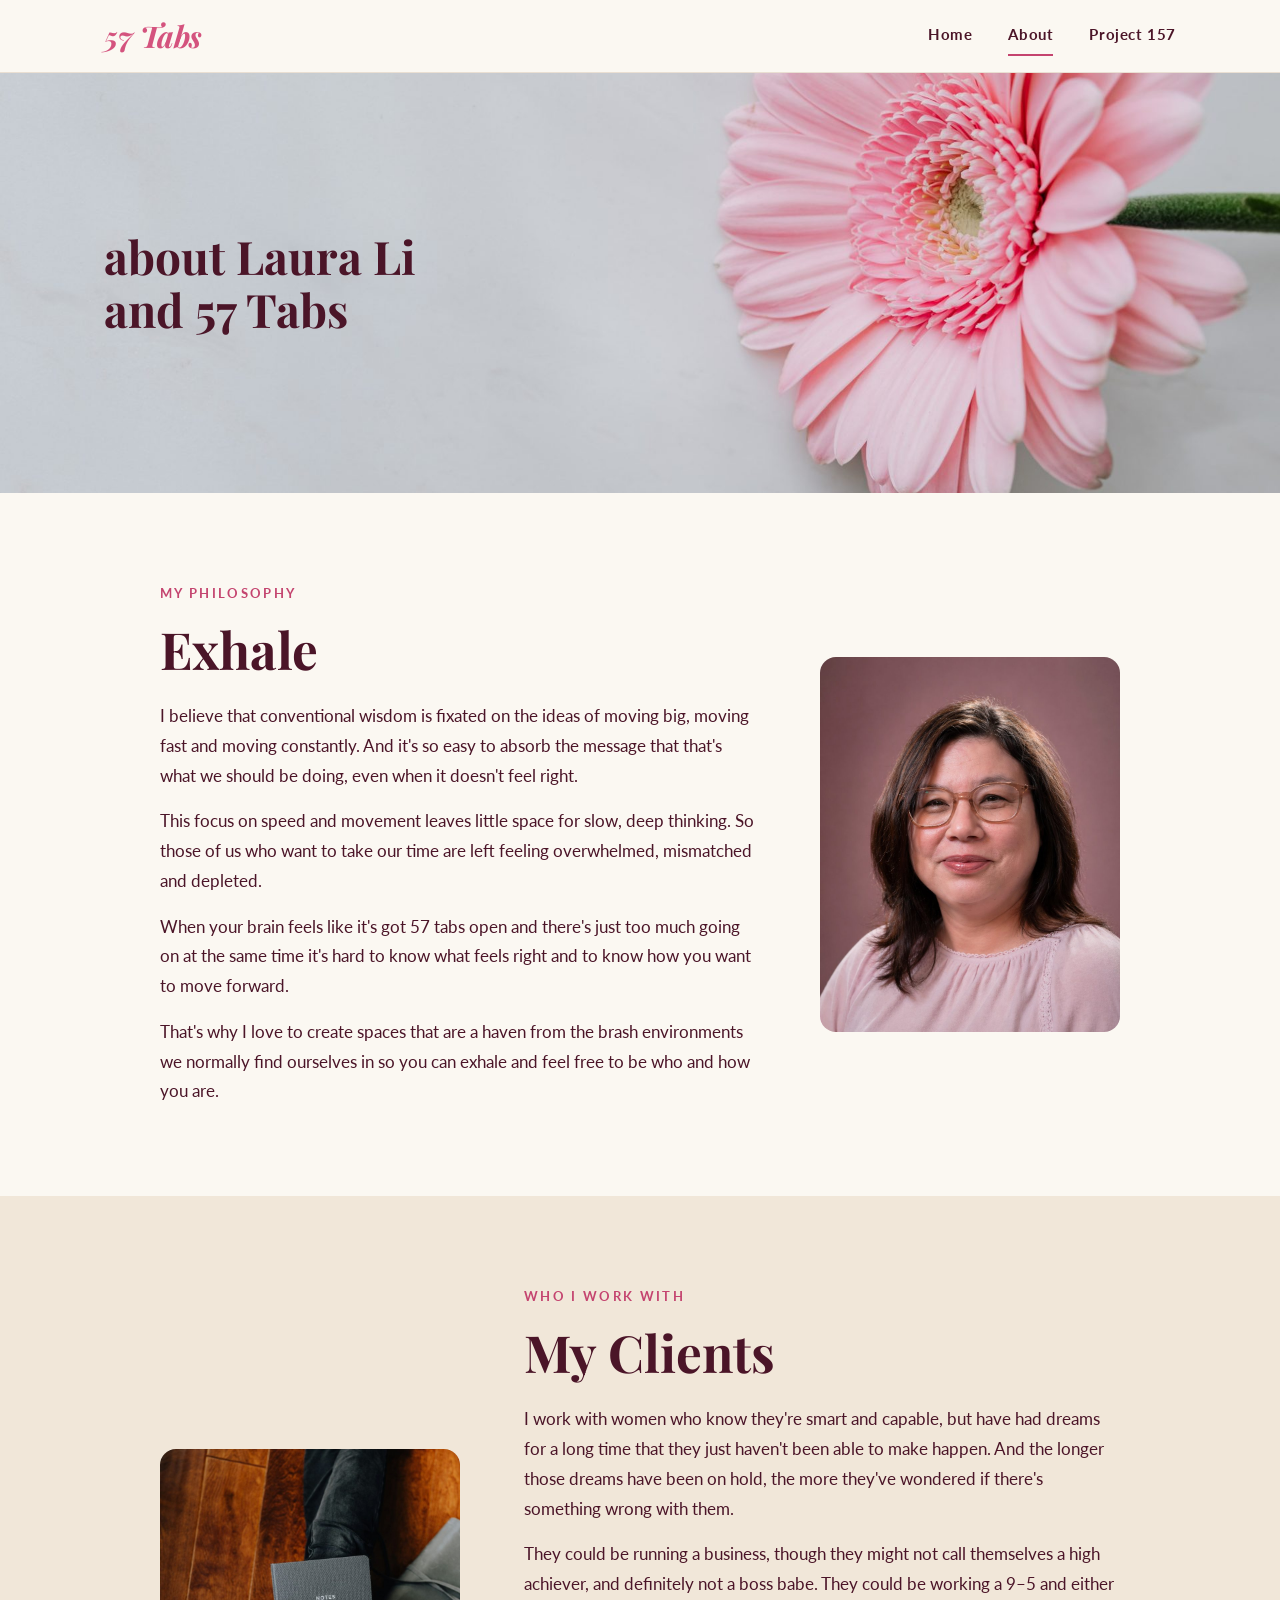
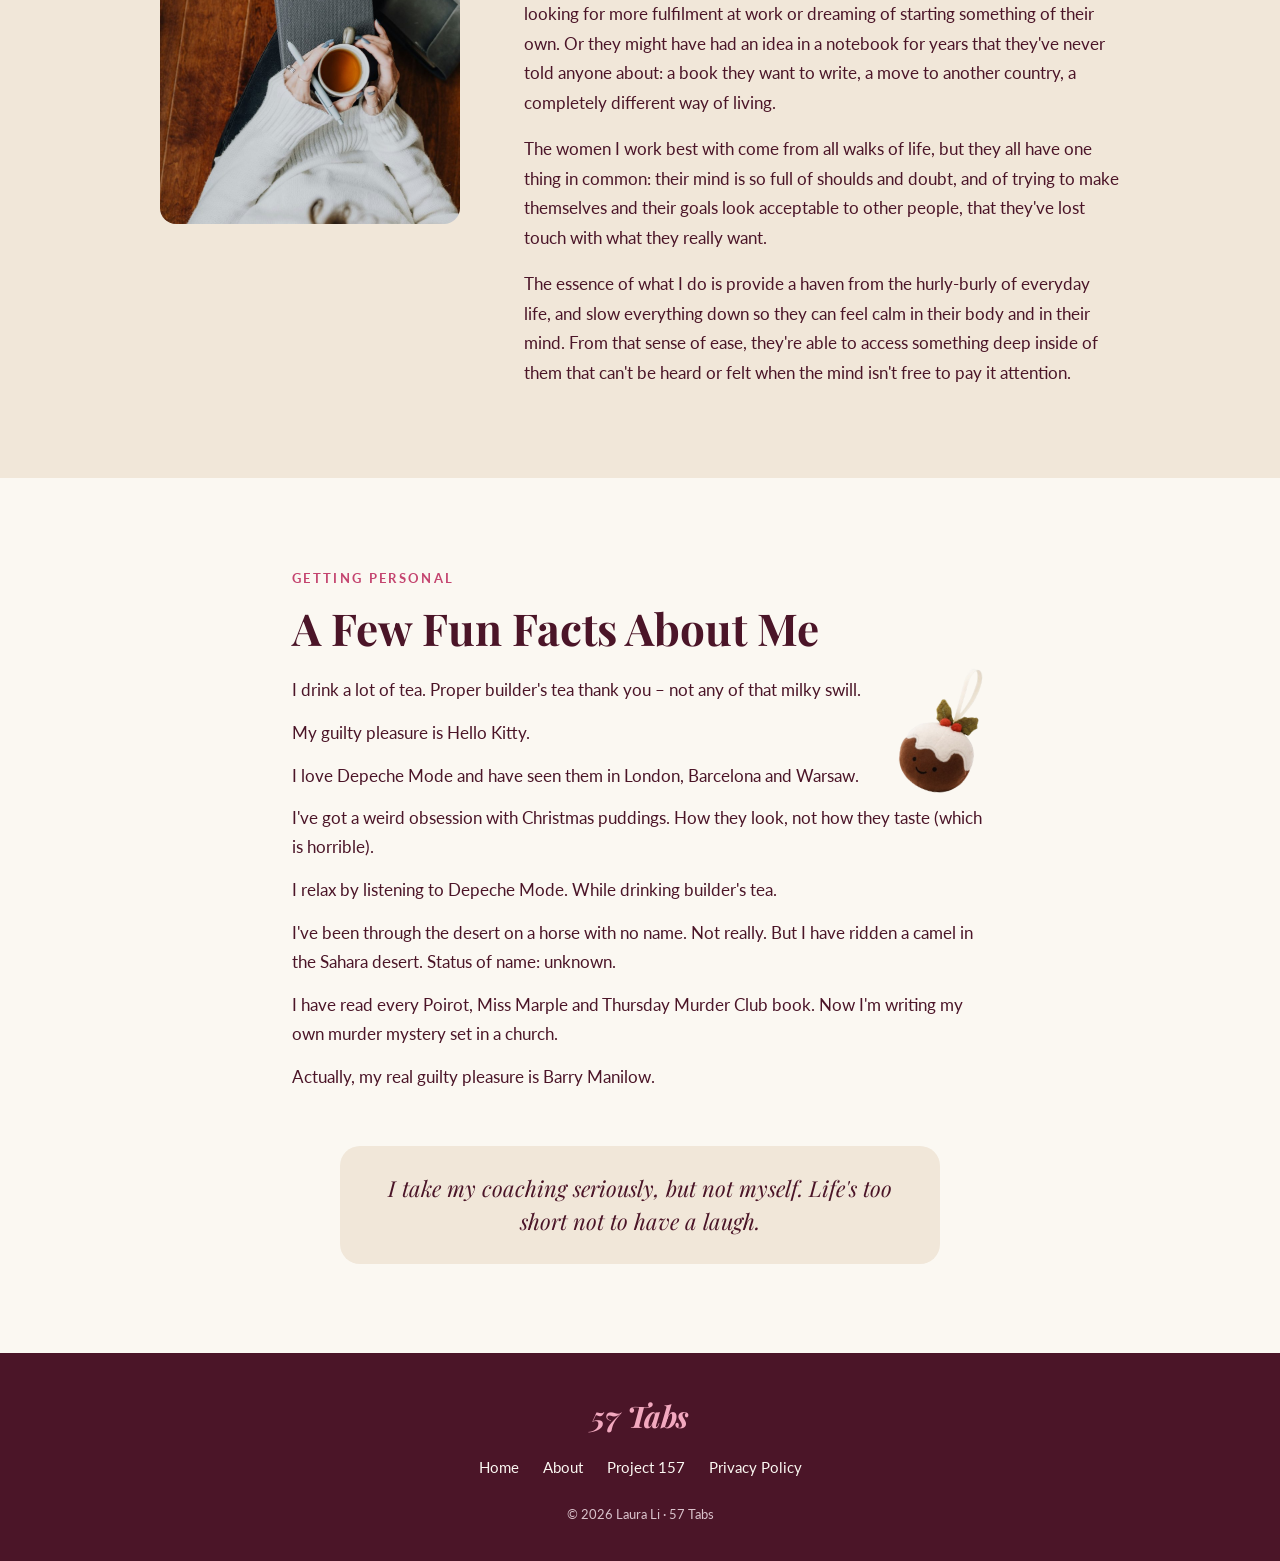
==== about/index.html @ 36ca5d5c "Build 57 Tabs site: homepage, About, Project 157, privacy placeholder, shared menu, footer and newsl" ====
<!doctype html>
<html lang="en">
<head>
<meta charset="utf-8">
<meta name="viewport" content="width=device-width, initial-scale=1">
<title>About Laura Li and 57 Tabs</title>
<meta name="description" content="About Laura Li, life coach and highly sensitive woman, and 57 Tabs.">
<link rel="preconnect" href="https://fonts.googleapis.com">
<link rel="preconnect" href="https://fonts.gstatic.com" crossorigin>
<link href="https://fonts.googleapis.com/css2?family=Lato:ital,wght@0,400;0,700;1,400&family=Playfair+Display:ital,wght@0,400;0,700;1,400;1,700&display=swap" rel="stylesheet">
<link rel="stylesheet" href="/css/site.css">
<style>
.banner{min-height:420px;display:flex;align-items:center;padding:48px 0;background:#C9CED2 url(/images/gerbera.jpg) no-repeat 50% 50%;background-size:cover}
.banner-inner{width:100%;max-width:1200px;margin:0 auto;padding:0 clamp(24px,5vw,72px)}
.banner h1{font-weight:700;font-size:clamp(32px,3.6vw,48px);line-height:1.15}
.facts{position:relative}
.facts p{margin:0 0 14px}
.pud{position:absolute;top:-4px;right:0;width:92px;transform:rotate(-6deg)}
@media (max-width:760px){
  .banner{min-height:0;align-items:flex-start;padding:40px 0 75vw;background:linear-gradient(#C9CED2,#C9CED2 calc(100% - 75vw),rgba(201,206,210,0) calc(100% - 75vw + 48px)),url(/images/gerbera.jpg) no-repeat 100% 100%/150vw auto,#C9CED2}
  .pud{position:static;float:right;width:84px;margin:0 0 8px 14px}
}
</style>
</head>
<body>

<header class="site-header">
  <div class="inner">
    <a class="logo" href="/">57 Tabs</a>
    <nav class="nav" aria-label="Main">
      <a href="/">Home</a>
      <a href="/about/" aria-current="page">About</a>
      <a href="/project-157/">Project 157</a>
    </nav>
  </div>
</header>

<main>
<section class="banner">
  <div class="banner-inner"><h1>about Laura Li<br>and 57 Tabs</h1></div>
</section>

<section class="section bg-ivory">
  <div class="split" style="max-width:960px">
    <div class="text">
      <p class="label">My philosophy</p>
      <h2 style="margin:0 0 8px;font-weight:700;font-size:clamp(36px,4vw,52px);line-height:1.1">Exhale</h2>
      <p>I believe that conventional wisdom is fixated on the ideas of moving big, moving fast and moving constantly. And it's so easy to absorb the message that that's what we should be doing, even when it doesn't feel right.</p>
      <p>This focus on speed and movement leaves little space for slow, deep thinking. So those of us who want to take our time are left feeling overwhelmed, mismatched and depleted.</p>
      <p>When your brain feels like it's got 57 tabs open and there's just too much going on at the same time it's hard to know what feels right and to know how you want to move forward.</p>
      <p>That's why I love to create spaces that are a haven from the brash environments we normally find ourselves in so you can exhale and feel free to be who and how you are.</p>
    </div>
    <div class="pic"><img src="/images/laura-portrait.jpg" alt="Laura Li" style="aspect-ratio:4/5;object-fit:cover;object-position:50% 30%"></div>
  </div>
</section>

<section class="section bg-beige">
  <div class="split" style="max-width:960px;flex-wrap:wrap-reverse">
    <div class="pic"><img src="/images/notebook-tea.jpg" alt="A woman holding a cup of tea over a notebook in her lap" style="aspect-ratio:4/5;object-fit:cover;object-position:50% 45%"></div>
    <div class="text">
      <p class="label">Who I work with</p>
      <h2 style="margin:0 0 8px;font-weight:700;font-size:clamp(36px,4vw,52px);line-height:1.1">My Clients</h2>
      <p>I work with women who know they're smart and capable, but have had dreams for a long time that they just haven't been able to make happen. And the longer those dreams have been on hold, the more they've wondered if there's something wrong with them.</p>
      <p>They could be running a business, though they might not call themselves a high achiever, and definitely not a boss babe. They could be working a 9–5 and either looking for more fulfilment at work or dreaming of starting something of their own. Or they might have had an idea in a notebook for years that they've never told anyone about: a book they want to write, a move to another country, a completely different way of living.</p>
      <p>The women I work best with come from all walks of life, but they all have one thing in common: their mind is so full of shoulds and doubt, and of trying to make themselves and their goals look acceptable to other people, that they've lost touch with what they really want.</p>
      <p>The essence of what I do is provide a haven from the hurly-burly of everyday life, and slow everything down so they can feel calm in their body and in their mind. From that sense of ease, they're able to access something deep inside of them that can't be heard or felt when the mind isn't free to pay it attention.</p>
    </div>
  </div>
</section>

<section class="section bg-ivory">
  <div style="max-width:1000px;margin:0 auto;display:flex;flex-direction:column;gap:40px">
    <div style="width:100%;max-width:696px;margin:0 auto;display:flex;flex-direction:column;gap:14px;line-height:1.7">
      <p class="label">Getting personal</p>
      <h2 style="margin:0 0 8px;font-weight:700;font-size:clamp(32px,3.6vw,44px);line-height:1.15">A Few Fun Facts About Me</h2>
      <div class="facts">
        <img class="pud" src="/images/christmas-pudding.png" alt="A smiling Christmas pudding decoration">
        <p>I drink a lot of tea. Proper builder's tea thank you – not any of that milky swill.</p>
        <p>My guilty pleasure is Hello Kitty.</p>
        <p>I love Depeche Mode and have seen them in London, Barcelona and Warsaw.</p>
        <p>I've got a weird obsession with Christmas puddings. How they look, not how they taste (which is horrible).</p>
        <p>I relax by listening to Depeche Mode. While drinking builder's tea.</p>
        <p>I've been through the desert on a horse with no name. Not really. But I have ridden a camel in the Sahara desert. Status of name: unknown.</p>
        <p>I have read every Poirot, Miss Marple and Thursday Murder Club book. Now I'm writing my own murder mystery set in a church.</p>
        <p>Actually, my real guilty pleasure is Barry Manilow.</p>
        <div style="clear:both"></div>
      </div>
    </div>
    <p style="align-self:center;max-width:600px;background:var(--beige);border-radius:20px;padding:26px 36px;text-align:center;font-family:'Playfair Display',Georgia,serif;font-style:italic;font-size:22px;line-height:1.5">I take my coaching seriously, but not myself. Life's too short not to have a laugh.</p>
  </div>
</section>
</main>

<footer class="site-footer">
  <a class="logo" href="/">57 Tabs</a>
  <nav class="fnav" aria-label="Footer">
    <a href="/">Home</a><a href="/about/">About</a><a href="/project-157/">Project 157</a><a href="/privacy/">Privacy Policy</a>
  </nav>
  <p class="copy">© 2026 Laura Li · 57 Tabs</p>
</footer>

</body>
</html>
---- css/site.css ----
/* 57 Tabs – shared styles */
:root{
  --plum:#4B1528; --pink:#C4446F; --pink-dark:#9E2F55; --pink-soft:#D4537E;
  --ivory:#FBF8F2; --beige:#F1E7D9; --muted:#7A5563;
}
*{box-sizing:border-box}
html{-webkit-text-size-adjust:100%}
body{margin:0;background:var(--ivory);color:var(--plum);font-family:Lato,system-ui,sans-serif;font-size:17px;line-height:1.7}
p{margin:0}
img{max-width:100%}
a{color:var(--pink)}a:hover{color:var(--pink-dark)}
.serif{font-family:'Playfair Display',Georgia,serif}

/* Header */
.site-header{background:var(--ivory);border-bottom:1px solid #EADFD2;position:relative;z-index:5}
.site-header .inner{max-width:1200px;margin:0 auto;padding:16px clamp(20px,5vw,72px);display:flex;align-items:center;justify-content:space-between;gap:16px;flex-wrap:wrap}
.logo{font-family:'Playfair Display',Georgia,serif;font-style:italic;font-weight:700;font-size:30px;line-height:1;color:var(--pink-soft);text-decoration:none;letter-spacing:-.01em}
.logo:hover{color:var(--pink-dark)}
.nav{display:flex;gap:clamp(18px,3vw,36px);flex-wrap:wrap}
.nav a{color:var(--plum);text-decoration:none;font-weight:700;font-size:15px;letter-spacing:.04em;padding:6px 0;border-bottom:2px solid transparent}
.nav a:hover,.nav a[aria-current=page]{border-bottom-color:var(--pink)}
@media (max-width:560px){
  .site-header .inner{justify-content:center;flex-direction:column;gap:10px;padding:14px 16px}
  .logo{font-size:28px}
  .nav{gap:22px;justify-content:center}
}

/* Shared pieces */
.label{font-size:13px;font-weight:700;letter-spacing:.18em;text-transform:uppercase;color:var(--pink)}
.btn{display:inline-block;background:var(--pink);color:#fff;text-decoration:none;font-weight:700;font-size:16px;letter-spacing:.02em;padding:16px 36px;border-radius:50px;min-height:44px}
.btn:hover{background:var(--pink-dark);color:#fff}
.section{padding:clamp(56px,7vw,96px) 24px}
.bg-ivory{background:var(--ivory)}.bg-beige{background:var(--beige)}
.split{max-width:1000px;margin:0 auto;display:flex;flex-wrap:wrap;gap:clamp(32px,5vw,72px);align-items:center;justify-content:center}
.split .text{flex:999 1 420px;min-width:0;display:flex;flex-direction:column;gap:16px;line-height:1.75}
.split .pic{flex:0 1 300px;min-width:220px;max-width:300px}
.split .pic img{display:block;width:100%;border-radius:16px}
h1,h2{font-family:'Playfair Display',Georgia,serif;color:var(--plum);margin:0}

/* Newsletter box */
.nl{max-width:560px;margin:0 auto;background:var(--beige);border-radius:18px;padding:36px 36px 32px;color:var(--plum)}
.nl h2{text-align:center;font-weight:400;font-size:36px;line-height:1.2}
.nl .sub{margin:10px 0 26px;text-align:center;font-size:17px;line-height:1.5;color:var(--muted)}
.nl input[type=text],.nl input[type=email]{display:block;width:100%;margin:0 0 14px;padding:15px 18px;font:16px Lato,system-ui,sans-serif;color:var(--plum);background:#fff;border:1px solid #E2D3C4;border-radius:14px;outline:none}
.nl input::placeholder{color:#9C8590}
.nl input:focus{border-color:var(--pink);box-shadow:0 0 0 3px rgba(196,68,111,.15)}
.nl .hp{position:absolute;left:-9999px;width:1px;height:1px;overflow:hidden}
.nl .small{margin:10px 0 20px;font-size:13.5px;line-height:1.55;color:var(--muted)}
.nl .small a{color:var(--plum)}
.nl button{display:block;width:100%;padding:16px;border:0;border-radius:14px;background:var(--pink);color:#fff;font:700 17px Lato,system-ui,sans-serif;cursor:pointer}
.nl button:hover{background:var(--pink-dark)}
.nl .msg{margin:16px 0 0;text-align:center;font-size:17px;line-height:1.5}
@media (max-width:480px){.nl{padding:28px 20px 24px}.nl h2{font-size:30px}}

/* Footer */
.site-footer{background:var(--plum);color:var(--ivory);padding:48px 24px 36px;text-align:center}
.site-footer .logo{color:#F2A9BF;font-size:30px}
.site-footer .fnav{margin:18px 0 0;display:flex;gap:24px;justify-content:center;flex-wrap:wrap}
.site-footer .fnav a{color:var(--ivory);text-decoration:none;font-size:15px}
.site-footer .fnav a:hover{text-decoration:underline}
.site-footer .copy{margin-top:22px;font-size:13px;color:#D9C2CB}
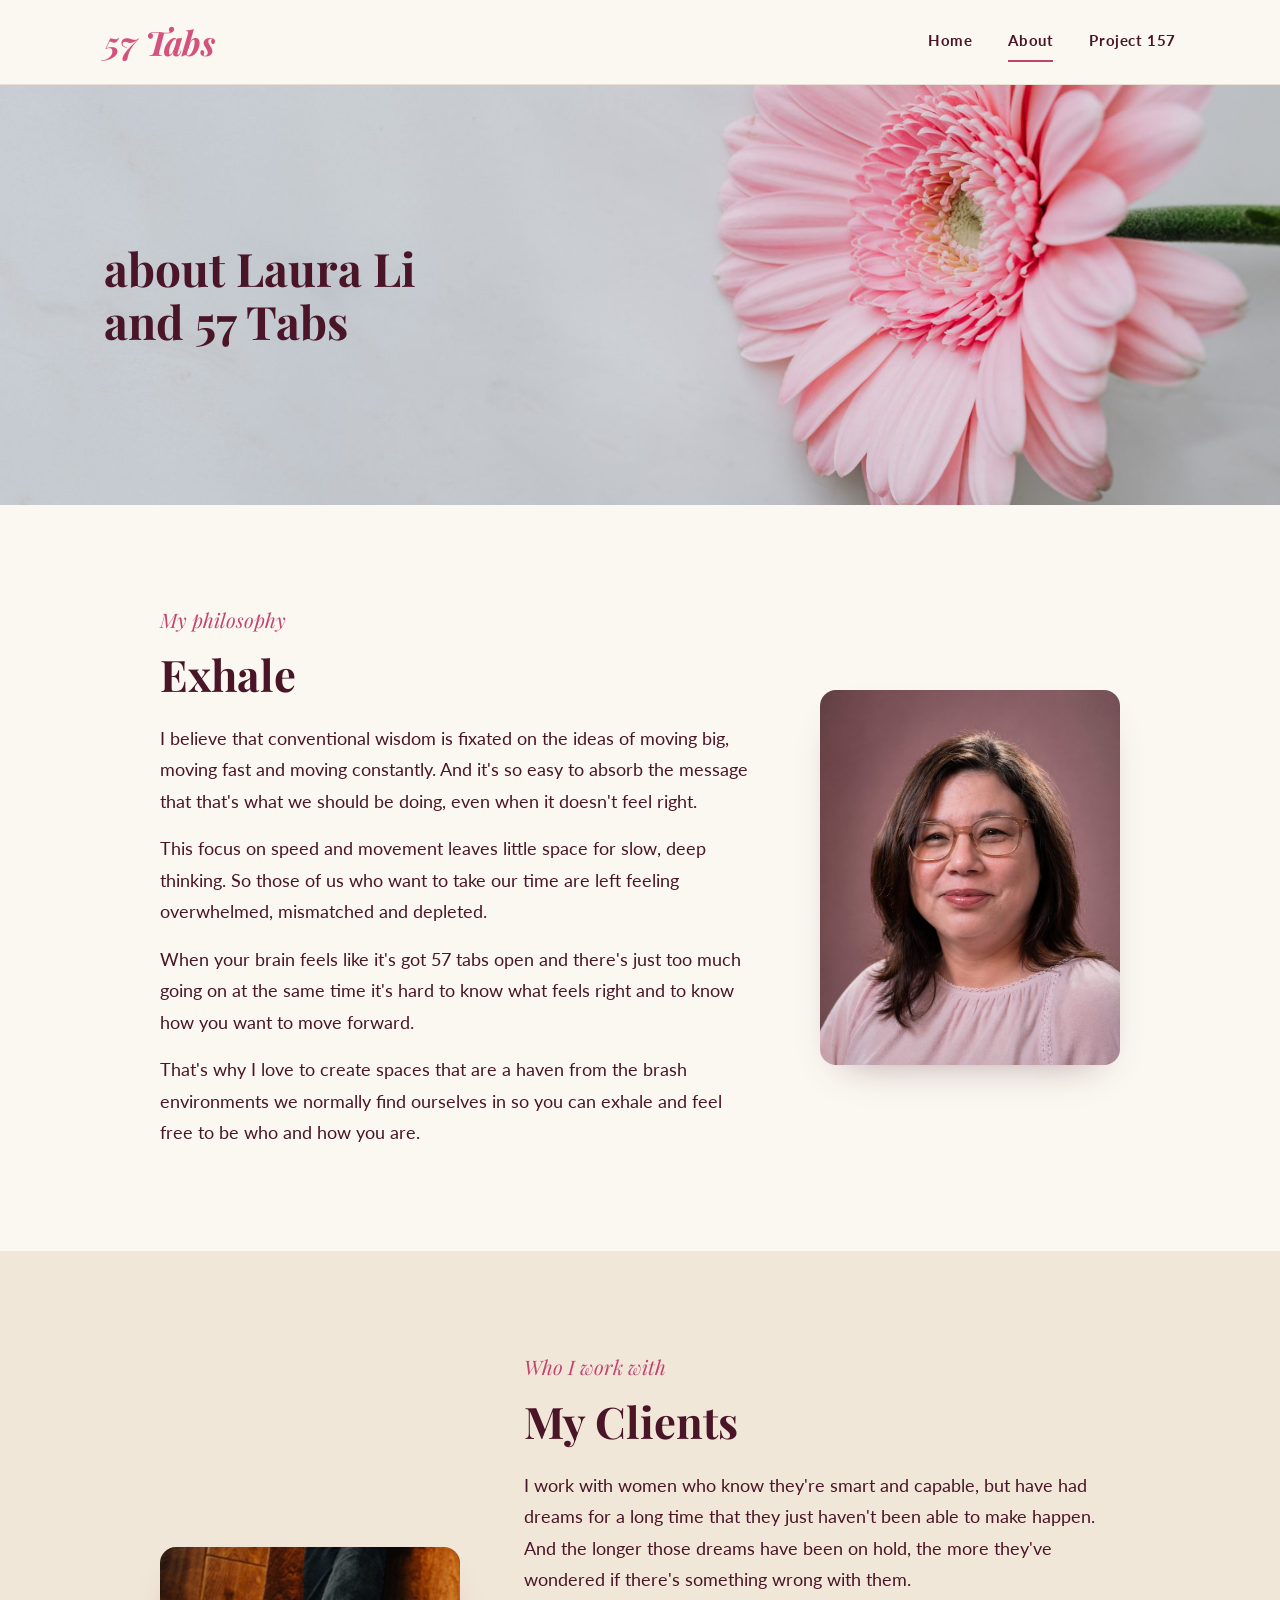
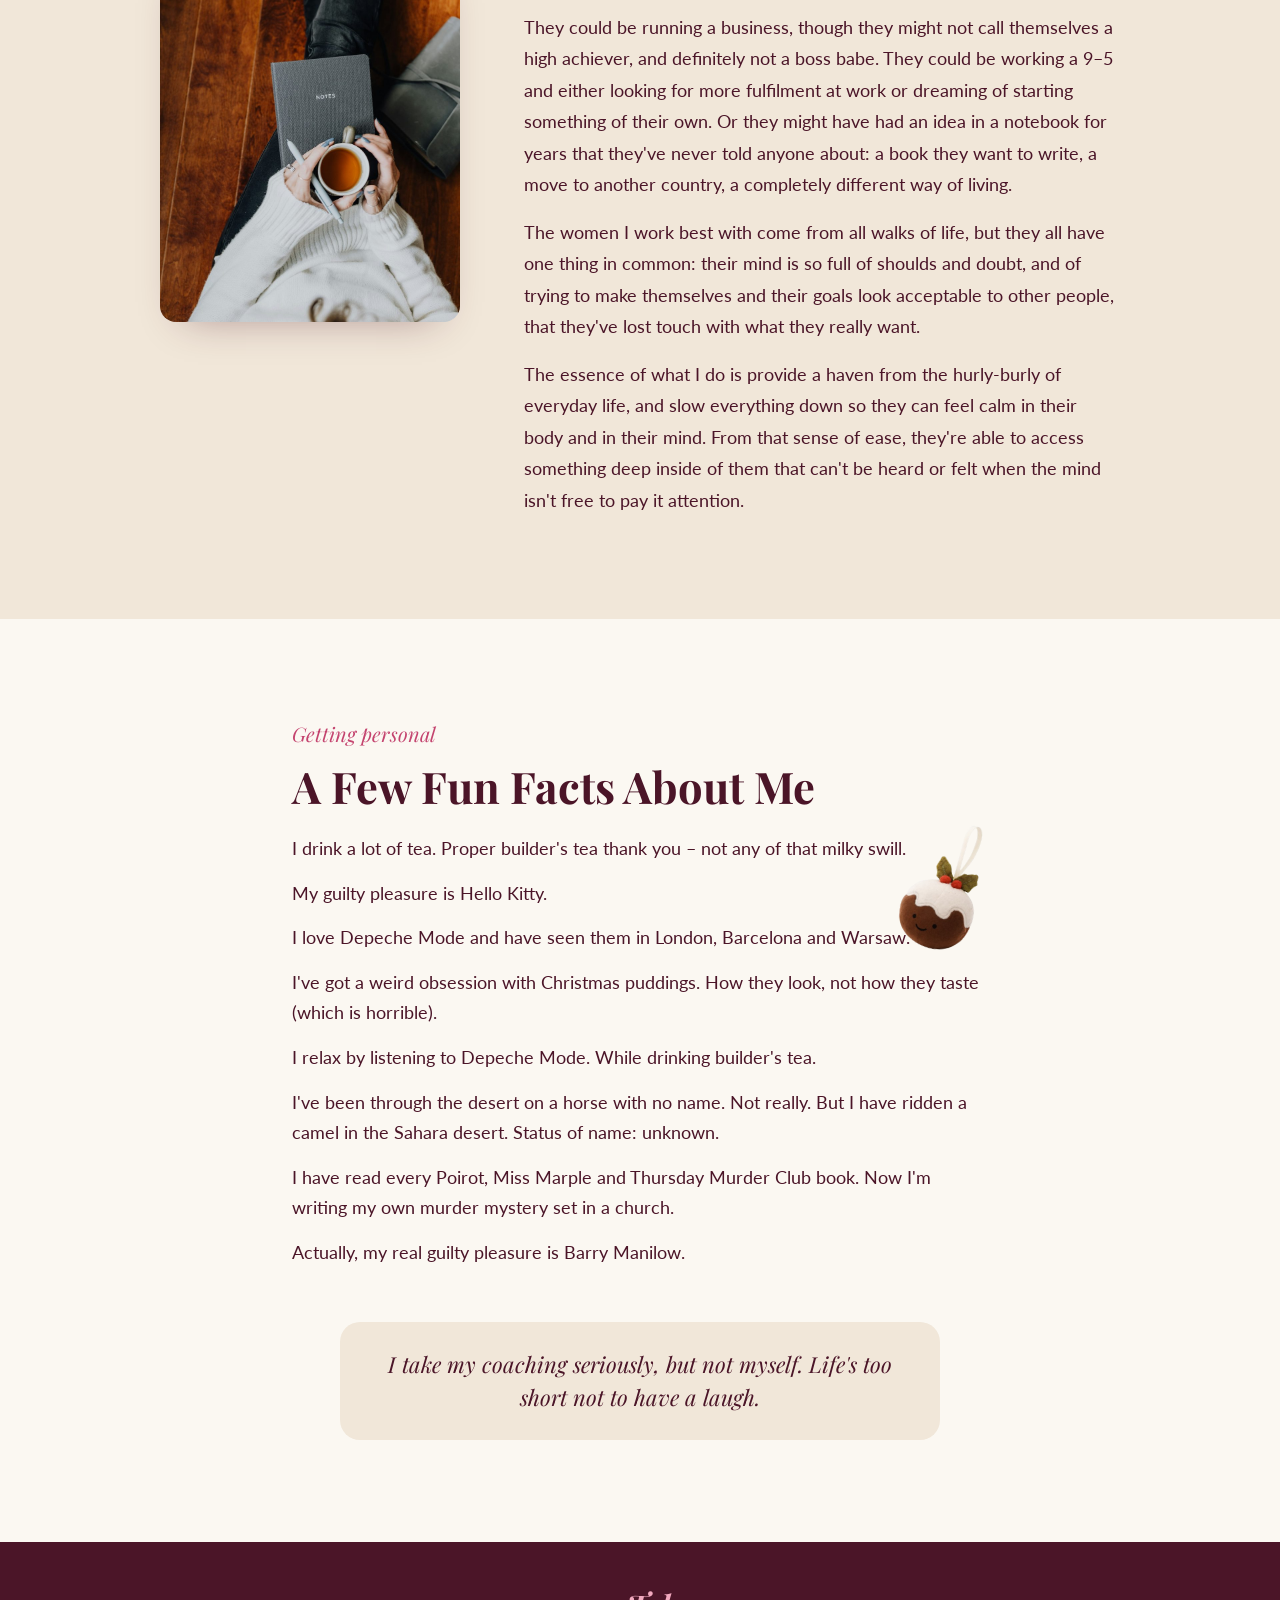
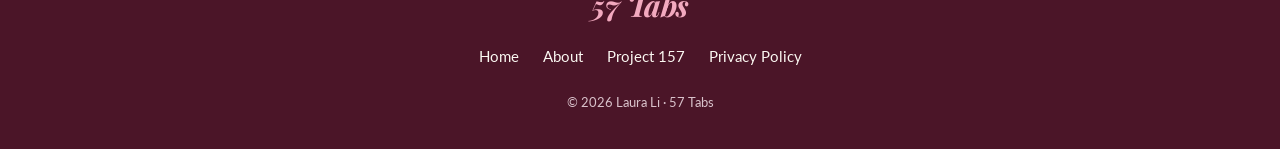
==== commit eef7c601: "Design pass: one consistent look across all pages Co-Authored-By: Claude Opus 5.5 <noreply@anthropic" ====
--- a/about/index.html
+++ b/about/index.html
@@ -44,7 +44,7 @@
   <div class="split" style="max-width:960px">
     <div class="text">
       <p class="label">My philosophy</p>
-      <h2 style="margin:0 0 8px;font-weight:700;font-size:clamp(36px,4vw,52px);line-height:1.1">Exhale</h2>
+      <h2 class="h2">Exhale</h2>
       <p>I believe that conventional wisdom is fixated on the ideas of moving big, moving fast and moving constantly. And it's so easy to absorb the message that that's what we should be doing, even when it doesn't feel right.</p>
       <p>This focus on speed and movement leaves little space for slow, deep thinking. So those of us who want to take our time are left feeling overwhelmed, mismatched and depleted.</p>
       <p>When your brain feels like it's got 57 tabs open and there's just too much going on at the same time it's hard to know what feels right and to know how you want to move forward.</p>
@@ -59,7 +59,7 @@
     <div class="pic"><img src="/images/notebook-tea.jpg" alt="A woman holding a cup of tea over a notebook in her lap" style="aspect-ratio:4/5;object-fit:cover;object-position:50% 45%"></div>
     <div class="text">
       <p class="label">Who I work with</p>
-      <h2 style="margin:0 0 8px;font-weight:700;font-size:clamp(36px,4vw,52px);line-height:1.1">My Clients</h2>
+      <h2 class="h2">My Clients</h2>
       <p>I work with women who know they're smart and capable, but have had dreams for a long time that they just haven't been able to make happen. And the longer those dreams have been on hold, the more they've wondered if there's something wrong with them.</p>
       <p>They could be running a business, though they might not call themselves a high achiever, and definitely not a boss babe. They could be working a 9–5 and either looking for more fulfilment at work or dreaming of starting something of their own. Or they might have had an idea in a notebook for years that they've never told anyone about: a book they want to write, a move to another country, a completely different way of living.</p>
       <p>The women I work best with come from all walks of life, but they all have one thing in common: their mind is so full of shoulds and doubt, and of trying to make themselves and their goals look acceptable to other people, that they've lost touch with what they really want.</p>
@@ -72,7 +72,7 @@
   <div style="max-width:1000px;margin:0 auto;display:flex;flex-direction:column;gap:40px">
     <div style="width:100%;max-width:696px;margin:0 auto;display:flex;flex-direction:column;gap:14px;line-height:1.7">
       <p class="label">Getting personal</p>
-      <h2 style="margin:0 0 8px;font-weight:700;font-size:clamp(32px,3.6vw,44px);line-height:1.15">A Few Fun Facts About Me</h2>
+      <h2 class="h2">A Few Fun Facts About Me</h2>
       <div class="facts">
         <img class="pud" src="/images/christmas-pudding.png" alt="A smiling Christmas pudding decoration">
         <p>I drink a lot of tea. Proper builder's tea thank you – not any of that milky swill.</p>
--- a/css/site.css
+++ b/css/site.css
@@ -5,7 +5,7 @@
 }
 *{box-sizing:border-box}
 html{-webkit-text-size-adjust:100%}
-body{margin:0;background:var(--ivory);color:var(--plum);font-family:Lato,system-ui,sans-serif;font-size:17px;line-height:1.7}
+body{margin:0;background:var(--ivory);color:var(--plum);font-family:Lato,system-ui,sans-serif;font-size:18px;line-height:1.7}
 p{margin:0}
 img{max-width:100%}
 a{color:var(--pink)}a:hover{color:var(--pink-dark)}
@@ -13,8 +13,8 @@
 
 /* Header */
 .site-header{background:var(--ivory);border-bottom:1px solid #EADFD2;position:relative;z-index:5}
-.site-header .inner{max-width:1200px;margin:0 auto;padding:16px clamp(20px,5vw,72px);display:flex;align-items:center;justify-content:space-between;gap:16px;flex-wrap:wrap}
-.logo{font-family:'Playfair Display',Georgia,serif;font-style:italic;font-weight:700;font-size:30px;line-height:1;color:var(--pink-soft);text-decoration:none;letter-spacing:-.01em}
+.site-header .inner{max-width:1200px;margin:0 auto;padding:22px clamp(20px,5vw,72px);display:flex;align-items:center;justify-content:space-between;gap:16px;flex-wrap:wrap}
+.logo{font-family:'Playfair Display',Georgia,serif;font-style:italic;font-weight:700;font-size:34px;line-height:1;color:var(--pink-soft);text-decoration:none;letter-spacing:-.01em}
 .logo:hover{color:var(--pink-dark)}
 .nav{display:flex;gap:clamp(18px,3vw,36px);flex-wrap:wrap}
 .nav a{color:var(--plum);text-decoration:none;font-weight:700;font-size:15px;letter-spacing:.04em;padding:6px 0;border-bottom:2px solid transparent}
@@ -26,7 +26,7 @@
 }
 
 /* Shared pieces */
-.label{font-size:13px;font-weight:700;letter-spacing:.18em;text-transform:uppercase;color:var(--pink)}
+.label{font-family:'Playfair Display',Georgia,serif;font-style:italic;font-size:20px;line-height:1.3;color:var(--pink)}
 .btn{display:inline-block;background:var(--pink);color:#fff;text-decoration:none;font-weight:700;font-size:16px;letter-spacing:.02em;padding:16px 36px;border-radius:50px;min-height:44px}
 .btn:hover{background:var(--pink-dark);color:#fff}
 .section{padding:clamp(56px,7vw,96px) 24px}
@@ -59,3 +59,9 @@
 .site-footer .fnav a{color:var(--ivory);text-decoration:none;font-size:15px}
 .site-footer .fnav a:hover{text-decoration:underline}
 .site-footer .copy{margin-top:22px;font-size:13px;color:#D9C2CB}
+
+/* Consistent headings */
+.h2{font-weight:700;font-size:clamp(32px,3.4vw,46px);line-height:1.15;margin:0 0 8px}
+.section{padding:clamp(64px,8vw,104px) 24px}
+.split .pic img{box-shadow:0 18px 40px -24px rgba(75,21,40,.45)}
+a:focus-visible,button:focus-visible,input:focus-visible{outline:3px solid var(--pink);outline-offset:3px}
